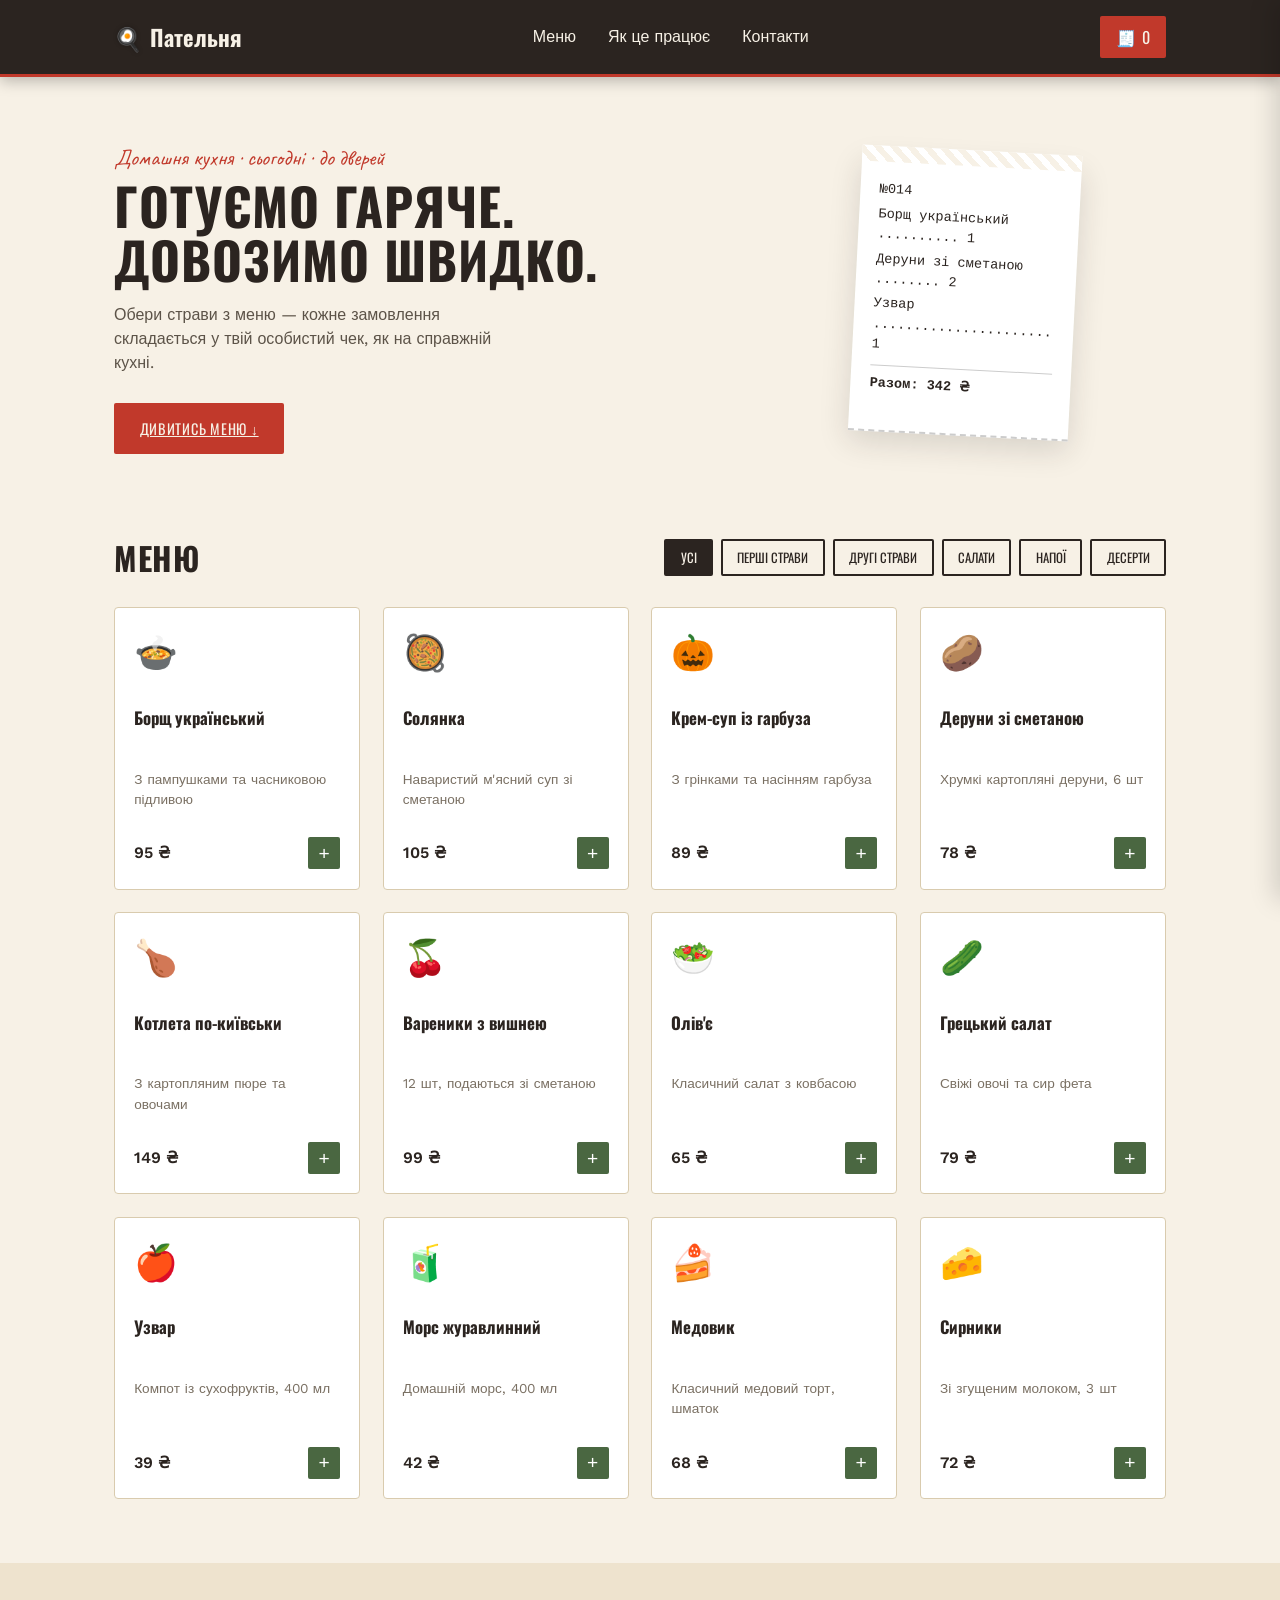
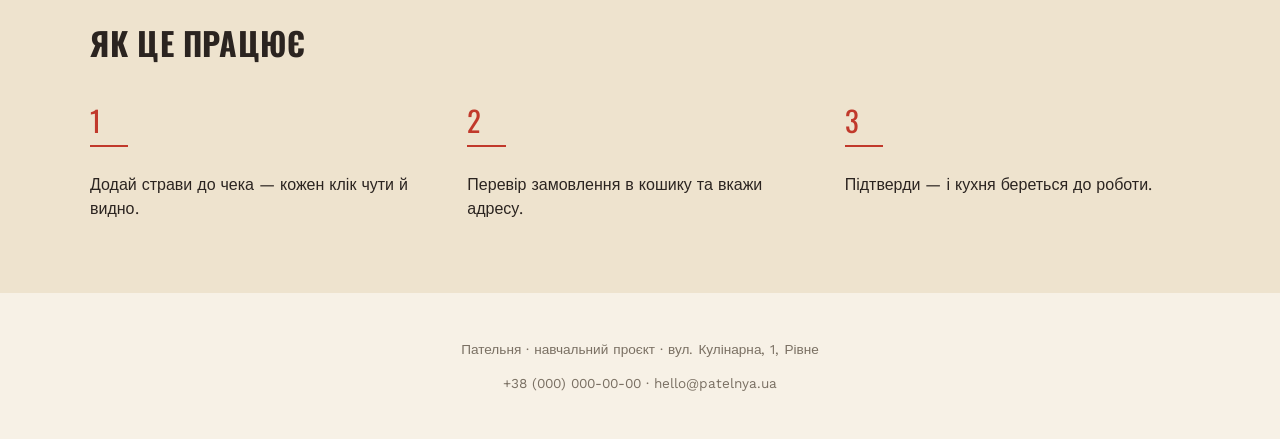
==== index.html @ 97916aac "Site" ====
<!DOCTYPE html>
<html lang="uk">
<head>
<meta charset="UTF-8">
<meta name="viewport" content="width=device-width, initial-scale=1.0">
<title>Пательня — замовлення їжі онлайн</title>
<link rel="preconnect" href="https://fonts.googleapis.com">
<link href="https://fonts.googleapis.com/css2?family=Oswald:wght@500;600;700&family=Work+Sans:wght@400;500;600&family=Caveat:wght@600&display=swap" rel="stylesheet">
<link rel="stylesheet" href="style.css">
</head>
<body>

<header class="topbar">
  <div class="topbar__inner">
    <a href="#" class="brand">
      <span class="brand__mark">🍳</span>
      <span class="brand__text">Пательня</span>
    </a>
    <nav class="topbar__nav">
      <a href="#menu">Меню</a>
      <a href="#how">Як це працює</a>
      <a href="#contacts">Контакти</a>
    </nav>
    <button class="cart-toggle" id="cartToggle" aria-label="Відкрити кошик">
      🧾 <span id="cartCount">0</span>
    </button>
  </div>
</header>

<section class="hero">
  <div class="hero__inner">
    <p class="hero__eyebrow">Домашня кухня · сьогодні · до дверей</p>
    <h1 class="hero__title">Готуємо гаряче.<br>Довозимо швидко.</h1>
    <p class="hero__sub">Обери страви з меню — кожне замовлення складається у твій особистий чек, як на справжній кухні.</p>
    <a href="#menu" class="btn btn--primary">Дивитись меню ↓</a>
  </div>
  <div class="hero__ticket" aria-hidden="true">
    <div class="ticket-preview">
      <p class="ticket-preview__line">№014</p>
      <p class="ticket-preview__line">Борщ український .......... 1</p>
      <p class="ticket-preview__line">Деруни зі сметаною ........ 2</p>
      <p class="ticket-preview__line">Узвар ...................... 1</p>
      <p class="ticket-preview__total">Разом: 342 ₴</p>
    </div>
  </div>
</section>

<section class="menu" id="menu">
  <div class="menu__header">
    <h2>Меню</h2>
    <div class="menu__tabs" id="menuTabs"></div>
  </div>
  <div class="menu__grid" id="menuGrid"></div>
</section>

<section class="how" id="how">
  <h2>Як це працює</h2>
  <ol class="how__steps">
    <li><span class="how__num">1</span><p>Додай страви до чека — кожен клік чути й видно.</p></li>
    <li><span class="how__num">2</span><p>Перевір замовлення в кошику та вкажи адресу.</p></li>
    <li><span class="how__num">3</span><p>Підтверди — і кухня береться до роботи.</p></li>
  </ol>
</section>

<footer id="contacts" class="footer">
  <p>Пательня · навчальний проєкт · вул. Кулінарна, 1, Рівне</p>
  <p>+38 (000) 000-00-00 · hello@patelnya.ua</p>
</footer>

<aside class="cart" id="cart" aria-hidden="true">
  <div class="cart__header">
    <h2>Твій чек</h2>
    <button class="cart__close" id="cartClose" aria-label="Закрити кошик">✕</button>
  </div>
  <div class="cart__body" id="cartBody">
    <p class="cart__empty" id="cartEmpty">Чек поки порожній. Обери щось смачне з меню.</p>
    <ul class="cart__list" id="cartList"></ul>
  </div>
  <div class="cart__footer">
    <div class="cart__total-row">
      <span>Разом</span>
      <span id="cartTotal">0 ₴</span>
    </div>
    <button class="btn btn--primary btn--full" id="checkoutBtn" disabled>Оформити замовлення</button>
  </div>
</aside>
<div class="overlay" id="overlay"></div>

<div class="modal" id="checkoutModal" aria-hidden="true">
  <div class="modal__box">
    <button class="modal__close" id="modalClose" aria-label="Закрити">✕</button>
    <h2>Оформлення замовлення</h2>
    <form id="checkoutForm">
      <label>Ім'я
        <input type="text" name="name" required placeholder="Тарас Шевченко">
      </label>
      <label>Телефон
        <input type="tel" name="phone" required placeholder="+380 XX XXX XX XX">
      </label>
      <label>Адреса доставки
        <input type="text" name="address" required placeholder="вул. Соборна, 12, кв. 5">
      </label>
      <label>Коментар до замовлення
        <textarea name="comment" placeholder="Наприклад: подзвонити перед приходом"></textarea>
      </label>
      <div class="modal__total">До сплати: <strong id="modalTotal">0 ₴</strong></div>
      <button type="submit" class="btn btn--primary btn--full">Підтвердити замовлення</button>
    </form>
  </div>
</div>

<div class="modal" id="successModal" aria-hidden="true">
  <div class="modal__box modal__box--success">
    <p class="success__ticket-num">№ <span id="orderNumber">014</span></p>
    <h2>Замовлення прийнято!</h2>
    <p>Кухня вже готує твоє замовлення. Орієнтовний час доставки — 40–55 хв.</p>
    <button class="btn btn--primary" id="successClose">Чудово, дякую</button>
  </div>
</div>

<script src="script.js"></script>
</body>
</html>
---- style.css ----
:root{
  --paper:#F7F1E6;
  --paper-dark:#EEE3CE;
  --charcoal:#2B2420;
  --tomato:#C1392B;
  --tomato-dark:#9E2C20;
  --basil:#4A6741;
  --mustard:#E0A526;
  --line:#D9CBAE;
  --font-display:'Oswald', sans-serif;
  --font-body:'Work Sans', sans-serif;
  --font-hand:'Caveat', cursive;
}

*{box-sizing:border-box;}
html{scroll-behavior:smooth;}
body{
  margin:0;
  font-family:var(--font-body);
  background:var(--paper);
  color:var(--charcoal);
  line-height:1.5;
}
h1,h2{font-family:var(--font-display); text-transform:uppercase; letter-spacing:.02em; margin:0;}
a{color:inherit;}

.btn{
  display:inline-block;
  border:none;
  cursor:pointer;
  font-family:var(--font-display);
  text-transform:uppercase;
  letter-spacing:.05em;
  font-size:.9rem;
  padding:.9rem 1.6rem;
  border-radius:2px;
  transition:transform .15s ease, box-shadow .15s ease;
}
.btn--primary{background:var(--tomato); color:var(--paper);}
.btn--primary:hover{transform:translateY(-2px); box-shadow:0 6px 0 var(--tomato-dark);}
.btn--primary:disabled{background:#c9baa1; cursor:not-allowed; transform:none; box-shadow:none;}
.btn--full{width:100%;}

.topbar{
  position:sticky; top:0;
  background:var(--charcoal);
  border-bottom:3px solid var(--tomato);
  box-shadow:0 4px 14px rgba(0,0,0,.25);
  z-index:40;
}
.topbar__inner{max-width:1100px; margin:0 auto; padding:1rem 1.5rem; display:flex; align-items:center; justify-content:space-between;}
.brand{display:flex; align-items:center; gap:.5rem; text-decoration:none; font-family:var(--font-display); font-size:1.4rem; font-weight:700; color:var(--paper);}
.brand__mark{filter:drop-shadow(0 0 2px rgba(0,0,0,.3));}
.topbar__nav{display:flex; gap:1.8rem; font-weight:500;}
.topbar__nav a{
  text-decoration:none;
  position:relative;
  color:var(--paper);
  padding:.35rem .1rem;
  transition:color .15s ease;
}
.topbar__nav a::after{
  content:'';
  position:absolute;
  left:0; right:100%;
  bottom:-3px;
  height:2px;
  background:var(--tomato);
  transition:right .2s ease;
}
.topbar__nav a:hover{color:var(--mustard);}
.topbar__nav a:hover::after{right:0;}

.cart-toggle{
  background:var(--tomato); color:var(--paper); border:none; border-radius:2px;
  padding:.55rem 1rem; font-family:var(--font-display); font-size:1rem; cursor:pointer;
  display:flex; align-items:center; gap:.4rem;
  transition:background .15s ease, transform .15s ease, box-shadow .15s ease;
}
.cart-toggle:hover{
  background:var(--mustard);
  color:var(--charcoal);
  transform:translateY(-1px);
  box-shadow:0 4px 0 var(--tomato-dark);
}

.hero{
  max-width:1100px; margin:0 auto; padding:4rem 1.5rem 3rem;
  display:grid; grid-template-columns:1.2fr .8fr; gap:3rem; align-items:center;
}
.hero__eyebrow{font-family:var(--font-hand); font-size:1.4rem; color:var(--tomato); margin:0 0 .3rem;}
.hero__title{font-size:3.2rem; line-height:1.05; margin-bottom:1rem;}
.hero__sub{max-width:38ch; color:#5c5348; margin-bottom:1.8rem;}
.hero__ticket{display:flex; justify-content:center;}
.ticket-preview{
  background:#fff; width:220px; padding:1.4rem 1.2rem; box-shadow:0 10px 30px rgba(43,36,32,.15);
  transform:rotate(3deg); font-family:'Courier New', monospace; font-size:.85rem;
  border-bottom:2px dashed #ccc;
  position:relative;
}
.ticket-preview:before{
  content:''; position:absolute; top:-8px; left:0; right:0; height:16px;
  background:repeating-linear-gradient(45deg, transparent, transparent 6px, var(--paper) 6px, var(--paper) 12px), #fff;
}
.ticket-preview__line{margin:.25rem 0;}
.ticket-preview__total{margin-top:.6rem; font-weight:700; border-top:1px solid #ccc; padding-top:.5rem;}

.menu{max-width:1100px; margin:0 auto; padding:2rem 1.5rem 4rem;}
.menu__header{display:flex; align-items:center; justify-content:space-between; flex-wrap:wrap; gap:1rem; margin-bottom:1.6rem;}
.menu__header h2{font-size:2rem;}
.menu__tabs{display:flex; gap:.5rem; flex-wrap:wrap;}
.menu__tab{
  background:transparent; border:2px solid var(--charcoal); color:var(--charcoal);
  font-family:var(--font-display); text-transform:uppercase; font-size:.8rem;
  padding:.45rem .9rem; border-radius:2px; cursor:pointer;
}
.menu__tab.active, .menu__tab:hover{background:var(--charcoal); color:var(--paper);}

.menu__grid{display:grid; grid-template-columns:repeat(auto-fill, minmax(240px,1fr)); gap:1.4rem;}
.dish{
  background:#fff; border:1px solid var(--line); border-radius:4px; padding:1.2rem;
  display:flex; flex-direction:column; gap:.5rem;
}
.dish__emoji{font-size:2.2rem;}
.dish__name{font-family:var(--font-display); font-size:1.05rem; text-transform:none; letter-spacing:0;}
.dish__desc{font-size:.85rem; color:#7a7063; flex:1;}
.dish__footer{display:flex; align-items:center; justify-content:space-between; margin-top:.4rem;}
.dish__price{font-weight:600;}
.dish__add{
  background:var(--basil); color:#fff; border:none; border-radius:2px;
  width:32px; height:32px; font-size:1.2rem; cursor:pointer; line-height:1;
}
.dish__add:hover{background:#375132;}

.how{background:var(--paper-dark); padding:3.5rem 1.5rem;}
.how h2{max-width:1100px; margin:0 auto 2rem; font-size:2rem;}
.how__steps{max-width:1100px; margin:0 auto; padding:0; list-style:none; display:grid; grid-template-columns:repeat(3,1fr); gap:2rem;}
.how__steps li{display:flex; flex-direction:column; gap:.6rem;}
.how__num{
  font-family:var(--font-display); font-size:1.8rem; color:var(--tomato);
  border-bottom:2px solid var(--tomato); width:2.4rem; padding-bottom:.2rem;
}

.footer{padding:2rem 1.5rem; text-align:center; font-size:.85rem; color:#7a7063;}

.overlay{
  position:fixed; inset:0; background:rgba(43,36,32,.4); opacity:0; pointer-events:none;
  transition:opacity .2s ease; z-index:45;
}
.overlay.show{opacity:1; pointer-events:auto;}

.cart{
  position:fixed; top:0; right:0; height:100%; width:360px; max-width:90vw;
  background:#fff; box-shadow:-6px 0 24px rgba(0,0,0,.15);
  transform:translateX(100%); transition:transform .25s ease;
  z-index:50; display:flex; flex-direction:column;
}
.cart.open{transform:translateX(0);}
.cart__header{display:flex; align-items:center; justify-content:space-between; padding:1.2rem 1.4rem; border-bottom:2px dashed var(--line);}
.cart__close{background:none; border:none; font-size:1.2rem; cursor:pointer;}
.cart__body{flex:1; overflow-y:auto; padding:1.2rem 1.4rem;}
.cart__empty{color:#9a9184; font-size:.9rem;}
.cart__list{list-style:none; margin:0; padding:0; font-family:'Courier New', monospace;}
.cart__item{display:flex; align-items:center; justify-content:space-between; padding:.6rem 0; border-bottom:1px dashed var(--line); gap:.5rem;}
.cart__item-name{flex:1; font-size:.85rem;}
.cart__qty{display:flex; align-items:center; gap:.4rem;}
.cart__qty button{width:24px; height:24px; border:1px solid var(--line); background:#fff; cursor:pointer; border-radius:2px;}
.cart__item-price{width:60px; text-align:right; font-size:.85rem;}
.cart__footer{padding:1.2rem 1.4rem; border-top:2px dashed var(--line);}
.cart__total-row{display:flex; justify-content:space-between; font-family:var(--font-display); font-size:1.2rem; margin-bottom:1rem;}

.modal{
  position:fixed; inset:0; display:flex; align-items:center; justify-content:center;
  background:rgba(43,36,32,.5); opacity:0; pointer-events:none; transition:opacity .2s ease; z-index:60; padding:1rem;
}
.modal.open{opacity:1; pointer-events:auto;}
.modal__box{
  background:#fff; padding:2rem; max-width:420px; width:100%; border-radius:4px;
  position:relative; max-height:90vh; overflow-y:auto;
}
.modal__close{position:absolute; top:1rem; right:1rem; background:none; border:none; font-size:1.1rem; cursor:pointer;}
.modal__box h2{font-size:1.5rem; margin-bottom:1.2rem;}
#checkoutForm{display:flex; flex-direction:column; gap:1rem;}
#checkoutForm label{display:flex; flex-direction:column; gap:.35rem; font-size:.85rem; font-weight:500;}
#checkoutForm input, #checkoutForm textarea{
  font-family:var(--font-body); padding:.6rem .7rem; border:1px solid var(--line); border-radius:2px; font-size:.95rem;
}
#checkoutForm textarea{resize:vertical; min-height:60px;}
.modal__total{font-family:var(--font-display); font-size:1.1rem; text-align:right;}

.modal__box--success{text-align:center;}
.success__ticket-num{font-family:'Courier New', monospace; color:var(--tomato); font-size:1.1rem; margin-bottom:.2rem;}

@media (max-width:800px){
  .hero{grid-template-columns:1fr; text-align:center;}
  .hero__title{font-size:2.2rem;}
  .hero__ticket{order:-1;}
  .how__steps{grid-template-columns:1fr;}
}
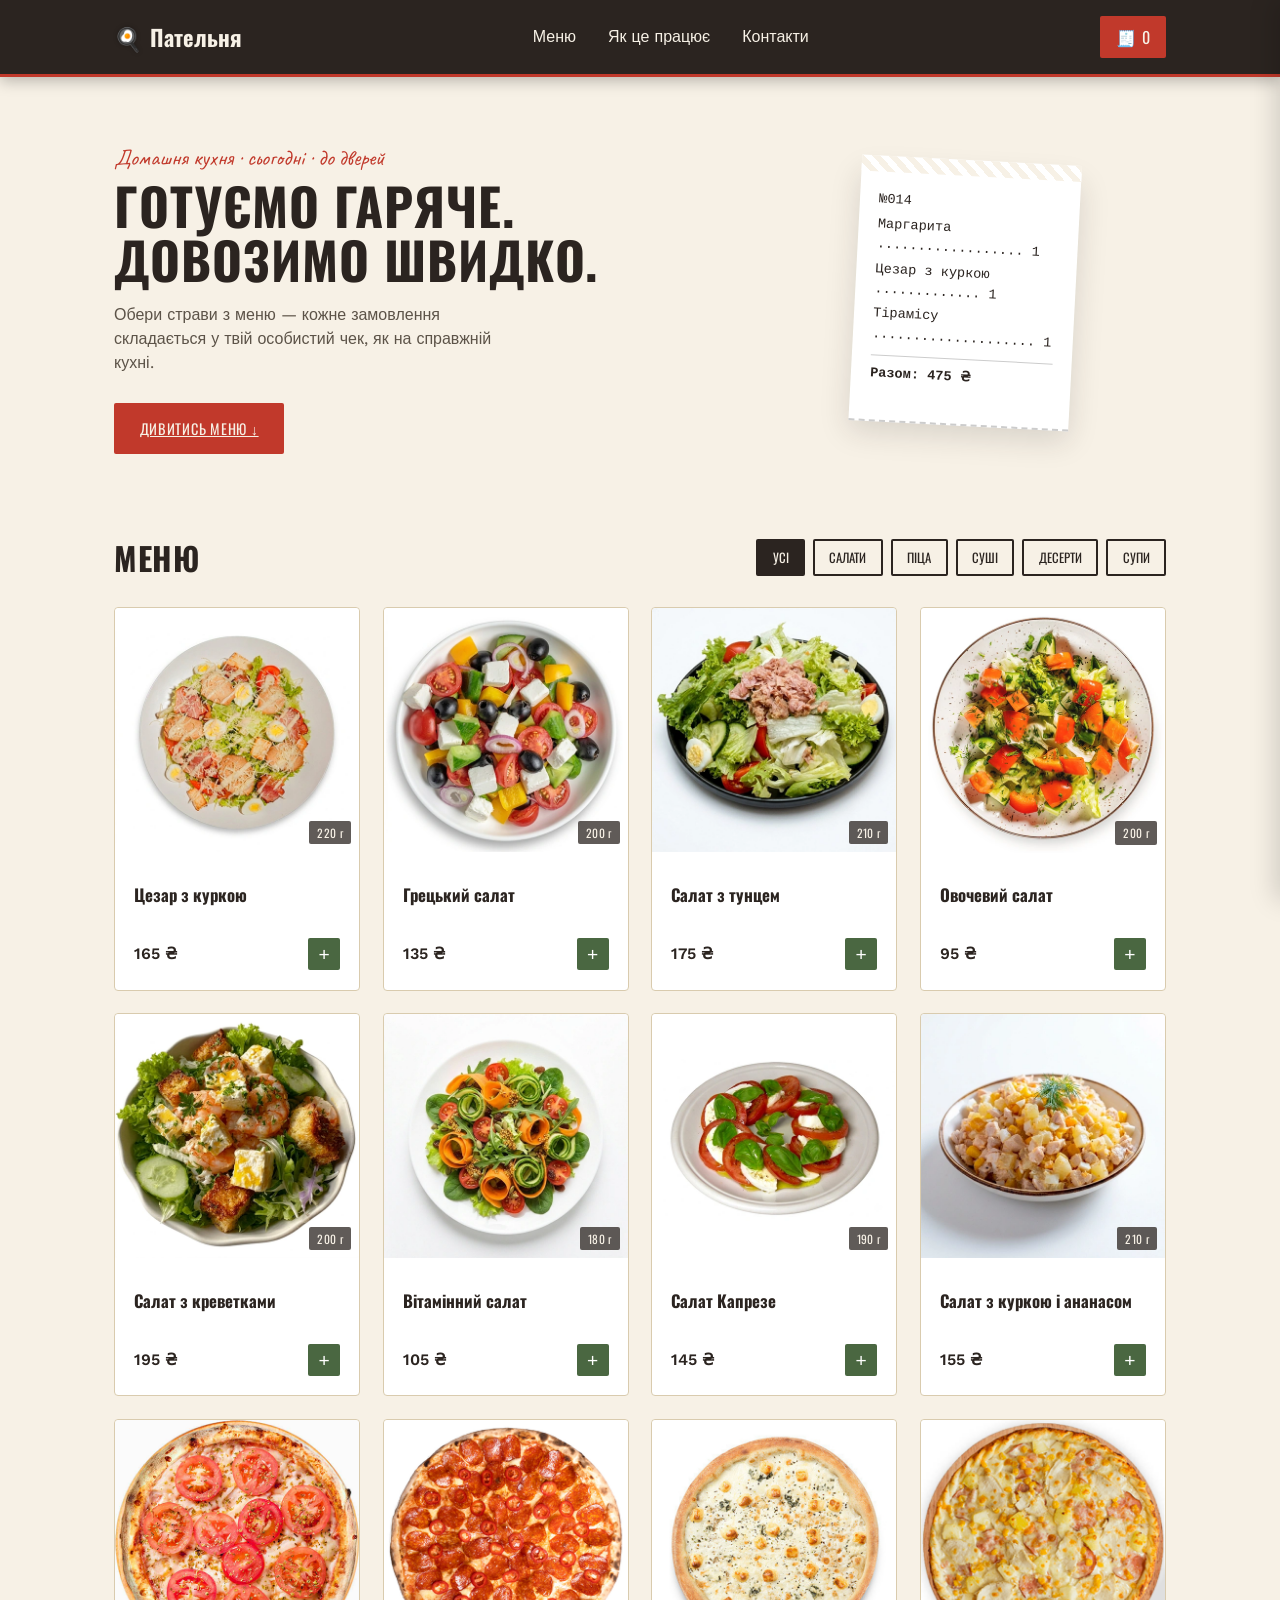
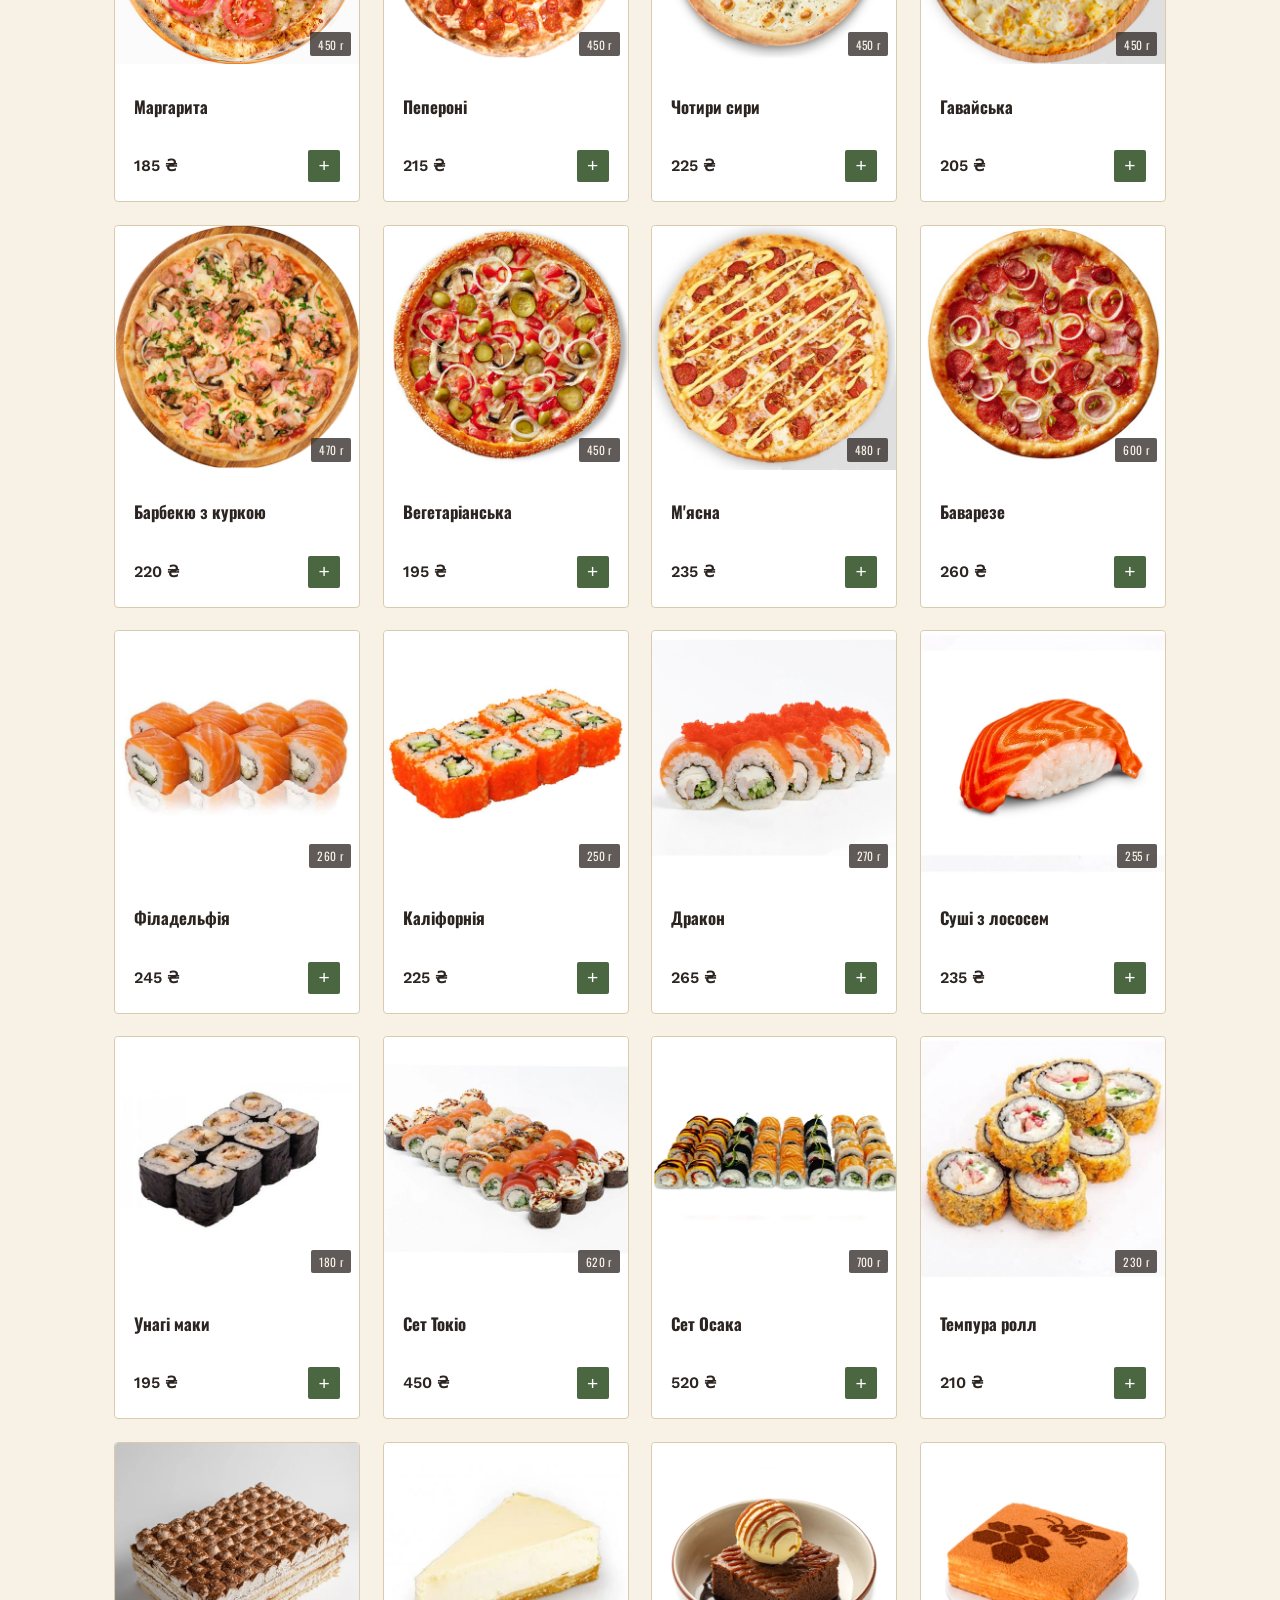
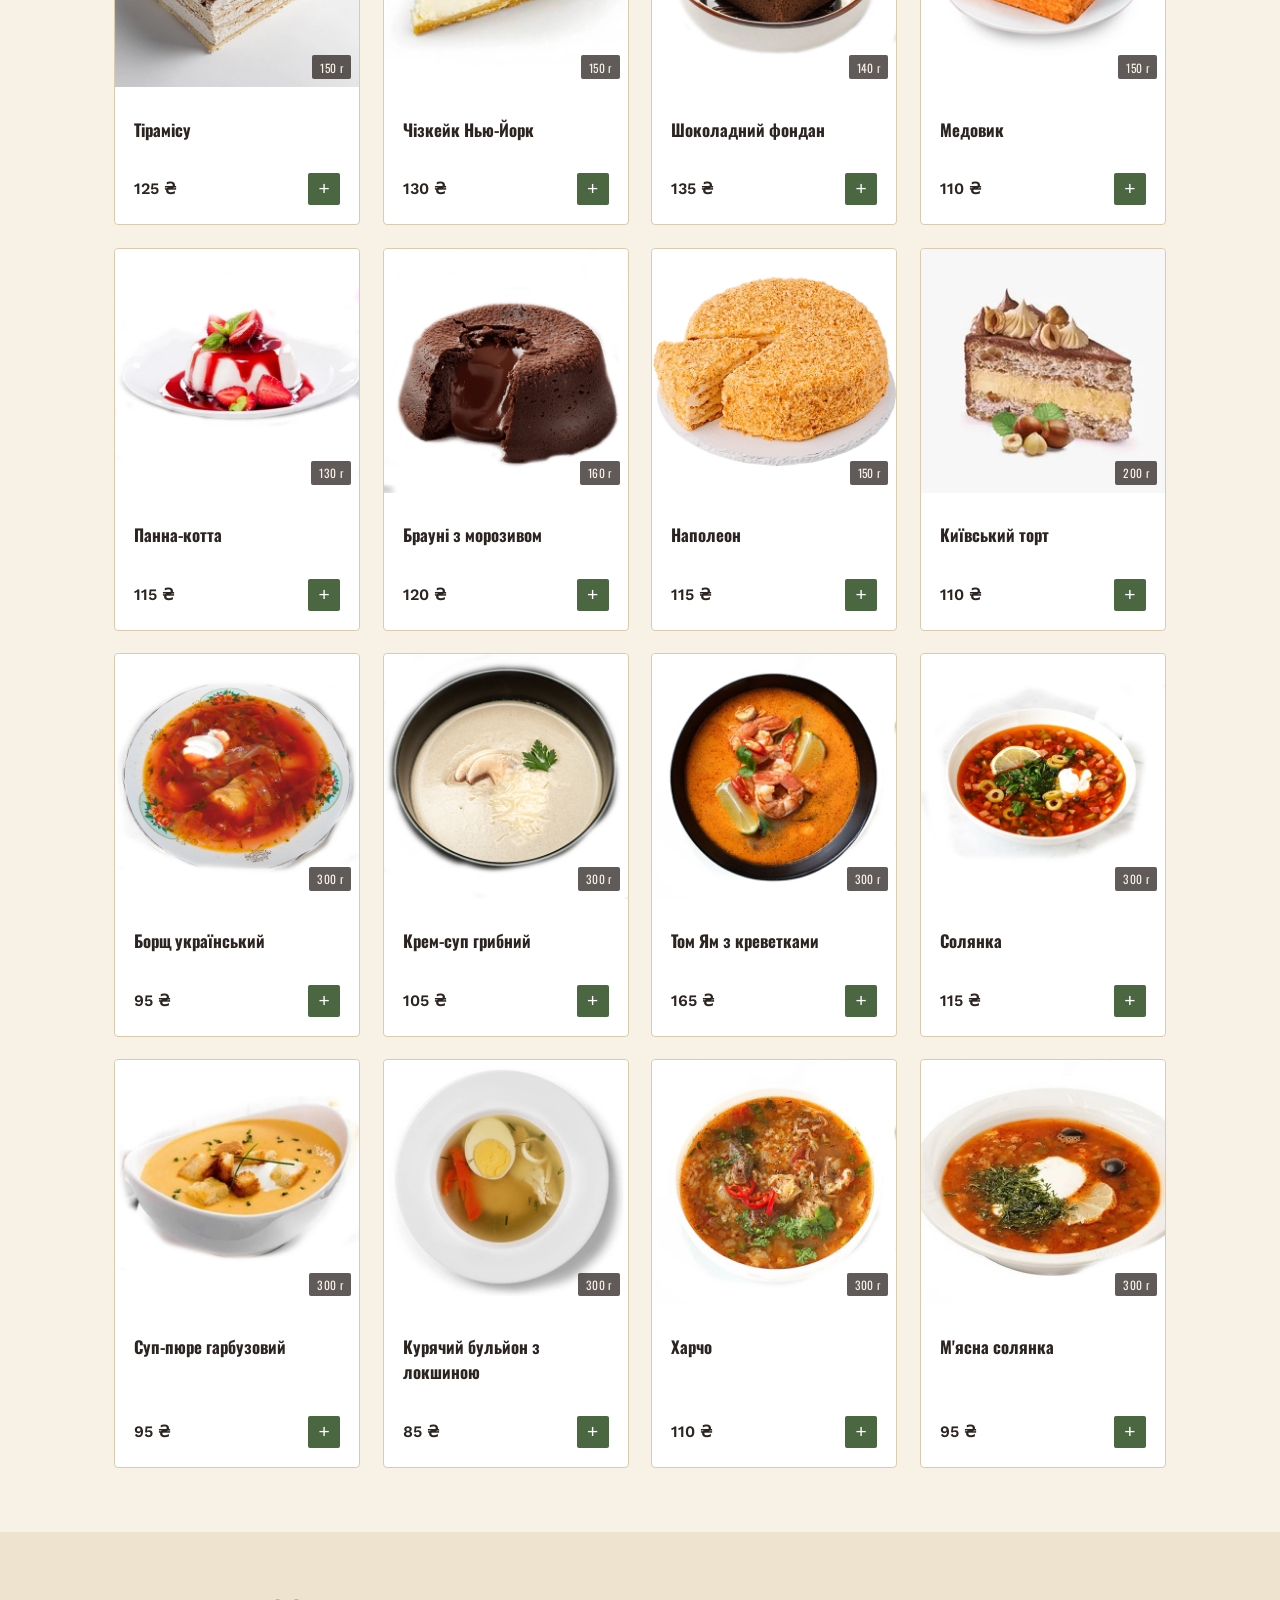
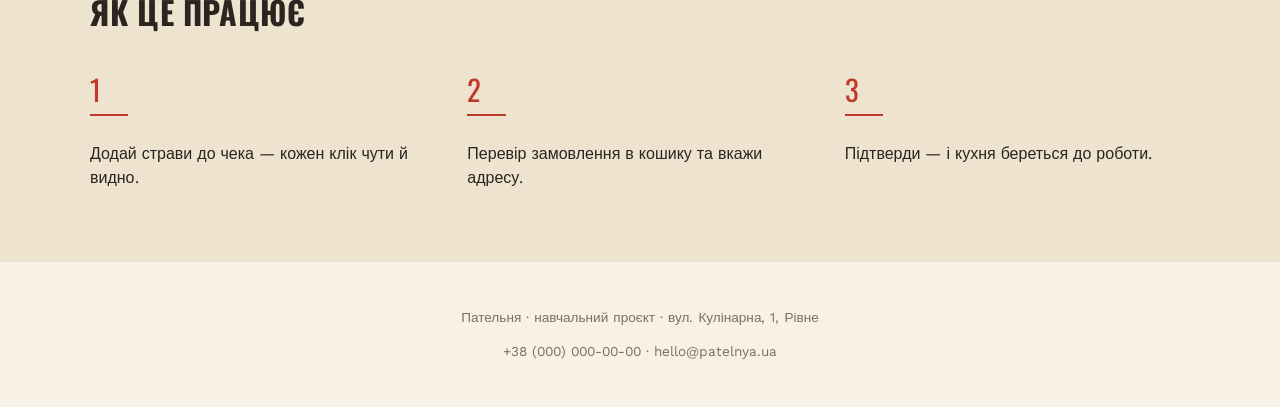
==== commit f616c585: "Changed menu, added gram of food, changed cost of food." ====
--- a/index.html
+++ b/index.html
@@ -37,10 +37,10 @@
   <div class="hero__ticket" aria-hidden="true">
     <div class="ticket-preview">
       <p class="ticket-preview__line">№014</p>
-      <p class="ticket-preview__line">Борщ український .......... 1</p>
-      <p class="ticket-preview__line">Деруни зі сметаною ........ 2</p>
-      <p class="ticket-preview__line">Узвар ...................... 1</p>
-      <p class="ticket-preview__total">Разом: 342 ₴</p>
+      <p class="ticket-preview__line">Маргарита .................. 1</p>
+      <p class="ticket-preview__line">Цезар з куркою ............. 1</p>
+      <p class="ticket-preview__line">Тірамісу .................... 1</p>
+      <p class="ticket-preview__total">Разом: 475 ₴</p>
     </div>
   </div>
 </section>
--- a/style.css
+++ b/style.css
@@ -121,9 +121,19 @@
   background:#fff; border:1px solid var(--line); border-radius:4px; padding:1.2rem;
   display:flex; flex-direction:column; gap:.5rem;
 }
-.dish__emoji{font-size:2.2rem;}
-.dish__name{font-family:var(--font-display); font-size:1.05rem; text-transform:none; letter-spacing:0;}
-.dish__desc{font-size:.85rem; color:#7a7063; flex:1;}
+.dish__imgwrap{position:relative; margin:-1.2rem -1.2rem .3rem; overflow:hidden; border-radius:4px 4px 0 0;}
+.dish__img{
+  width:100%; aspect-ratio:1/1; object-fit:cover; display:block;
+  transition:transform .25s ease;
+}
+.dish:hover .dish__img{transform:scale(1.05);}
+.dish__weight{
+  position:absolute; bottom:.5rem; right:.5rem;
+  background:rgba(43,36,32,.75); color:var(--paper);
+  font-family:var(--font-display); font-size:.72rem; letter-spacing:.03em;
+  padding:.2rem .5rem; border-radius:2px;
+}
+.dish__name{font-family:var(--font-display); font-size:1.05rem; text-transform:none; letter-spacing:0; flex:1;}
 .dish__footer{display:flex; align-items:center; justify-content:space-between; margin-top:.4rem;}
 .dish__price{font-weight:600;}
 .dish__add{
@@ -163,6 +173,7 @@
 .cart__list{list-style:none; margin:0; padding:0; font-family:'Courier New', monospace;}
 .cart__item{display:flex; align-items:center; justify-content:space-between; padding:.6rem 0; border-bottom:1px dashed var(--line); gap:.5rem;}
 .cart__item-name{flex:1; font-size:.85rem;}
+.cart__item-weight{color:#9a9184; font-size:.78rem;}
 .cart__qty{display:flex; align-items:center; gap:.4rem;}
 .cart__qty button{width:24px; height:24px; border:1px solid var(--line); background:#fff; cursor:pointer; border-radius:2px;}
 .cart__item-price{width:60px; text-align:right; font-size:.85rem;}
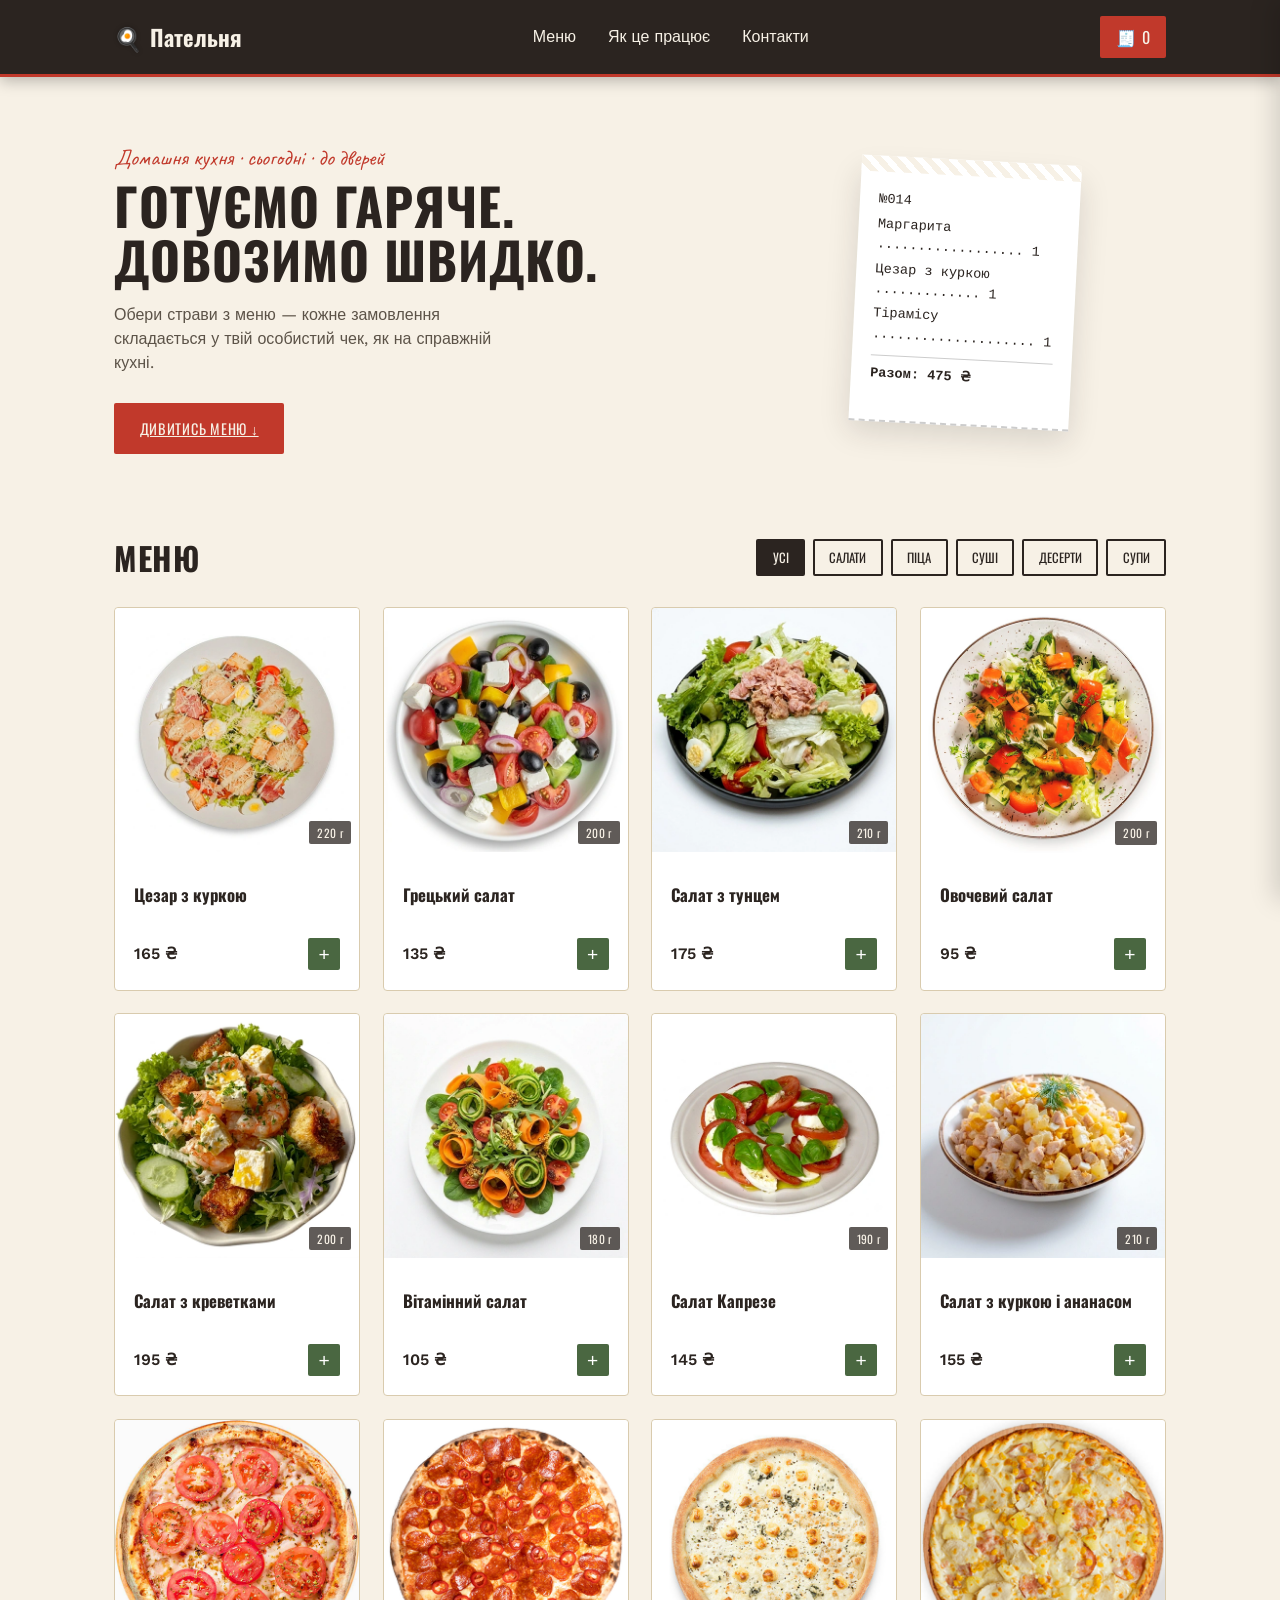
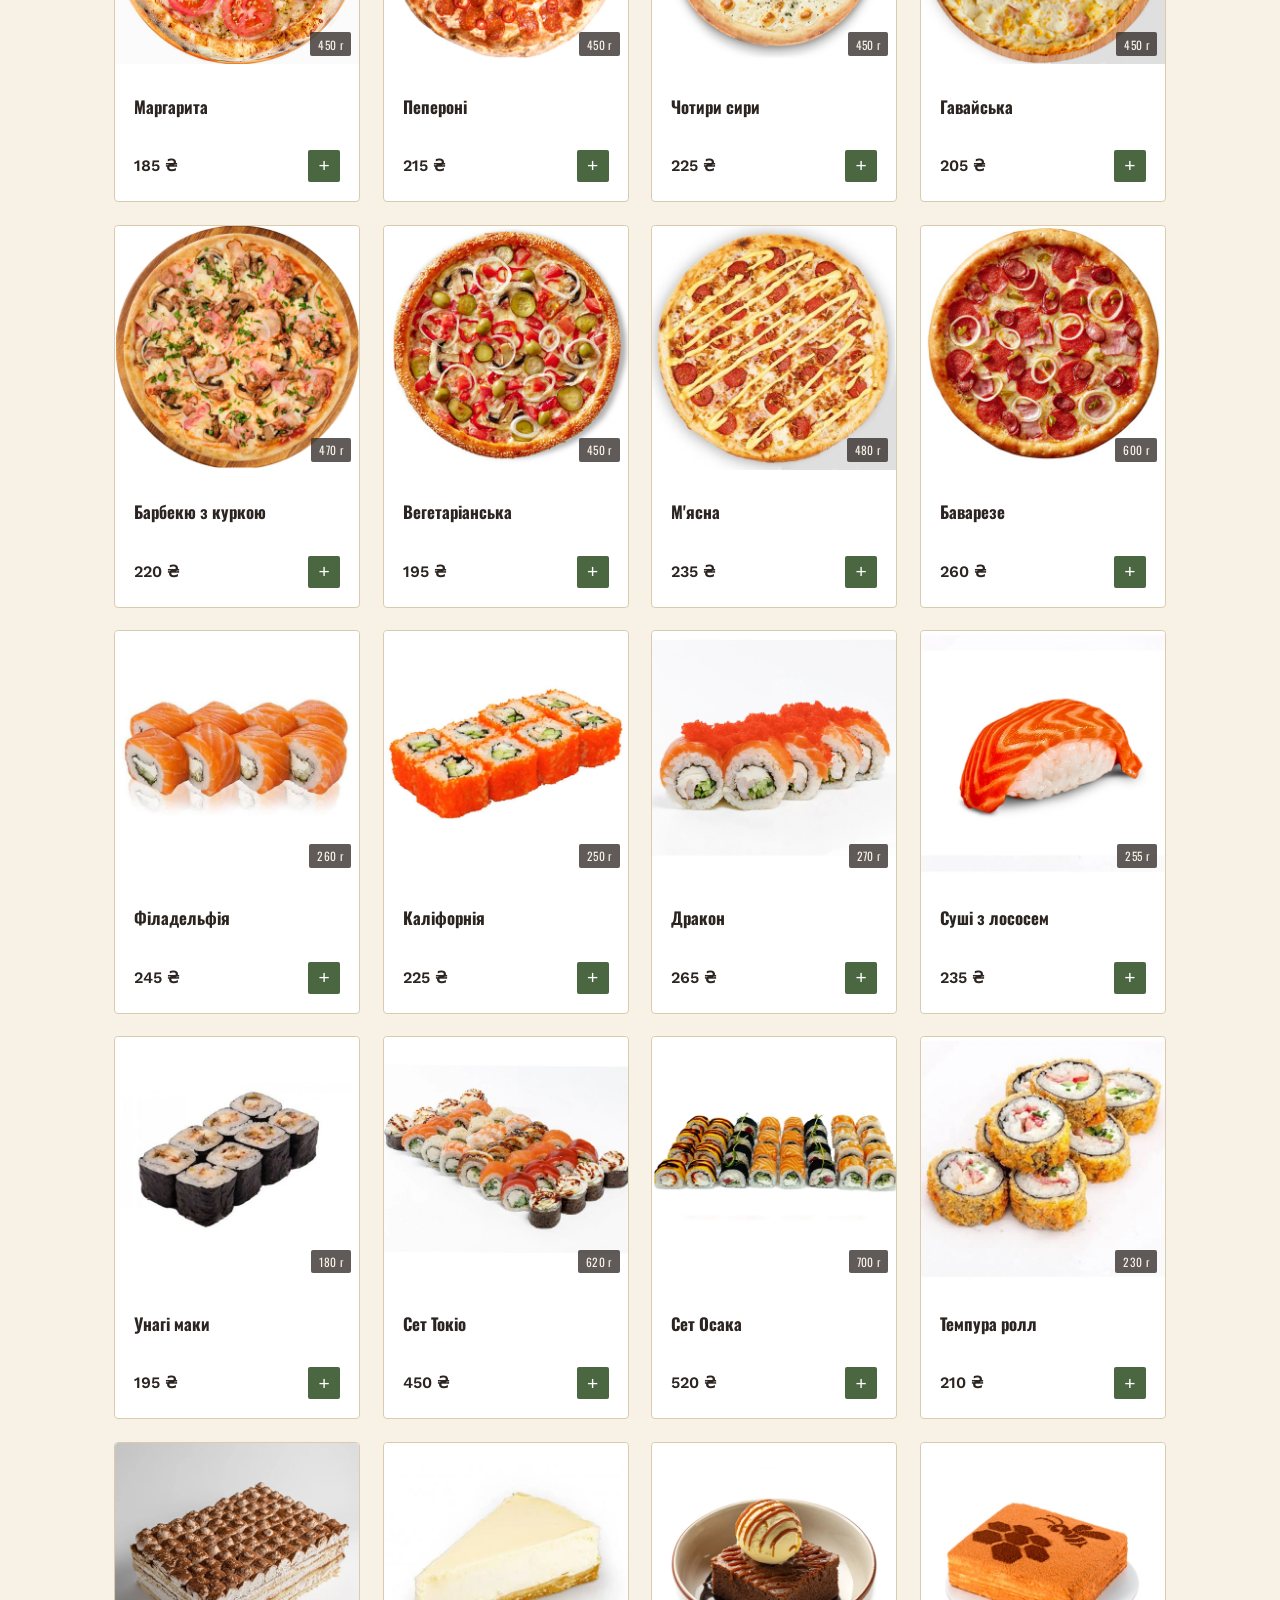
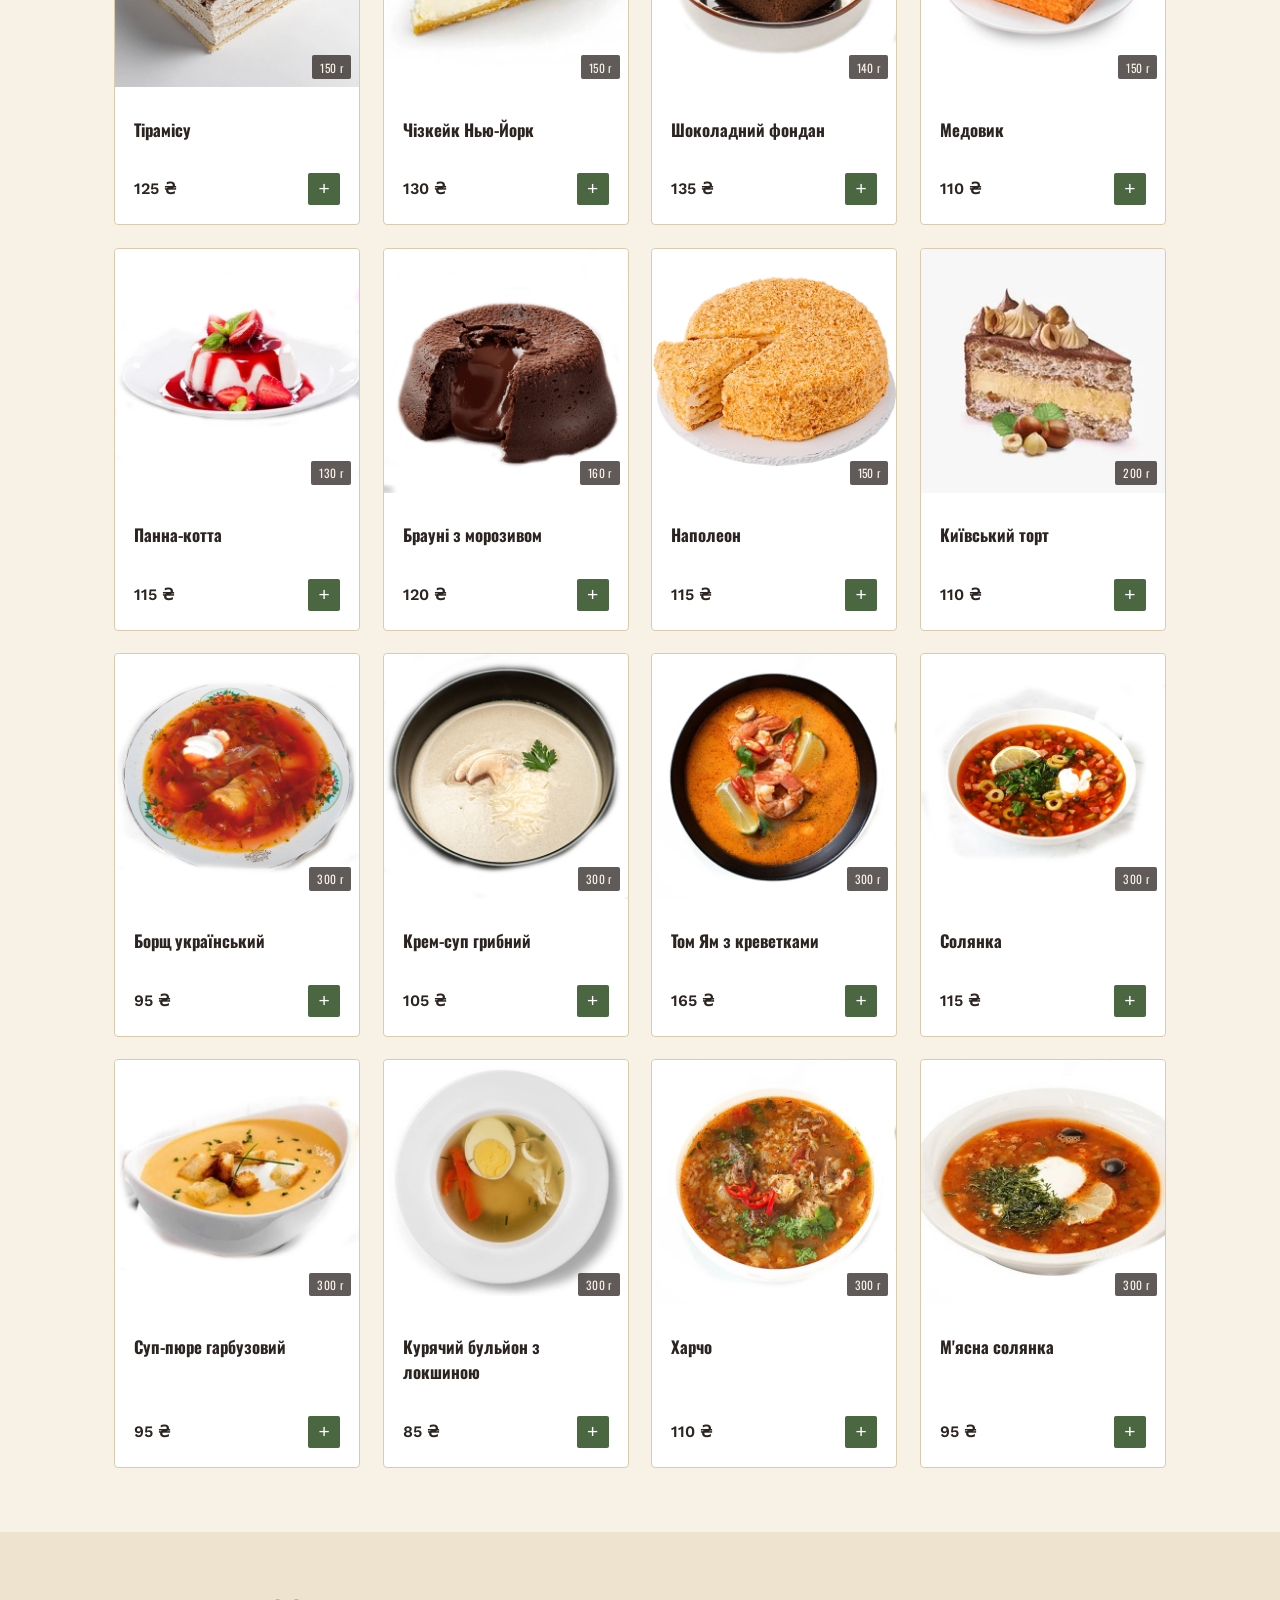
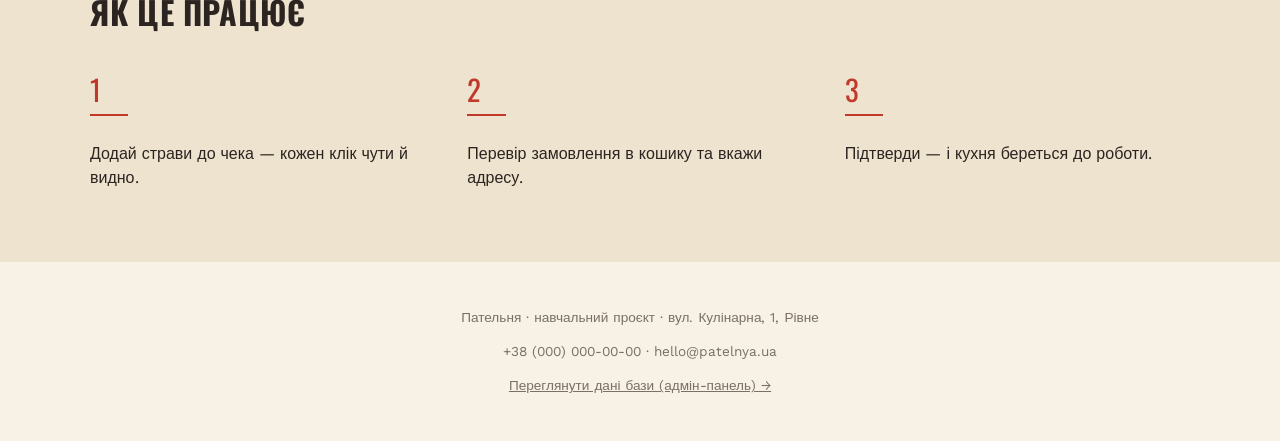
==== commit 190dd939: "Add Database and admin panel(Order History,Product Catalog and Specifications)" ====
--- a/index.html
+++ b/index.html
@@ -65,6 +65,7 @@
 <footer id="contacts" class="footer">
   <p>Пательня · навчальний проєкт · вул. Кулінарна, 1, Рівне</p>
   <p>+38 (000) 000-00-00 · hello@patelnya.ua</p>
+  <p><a href="admin.html" class="footer__admin-link">Переглянути дані бази (адмін-панель) →</a></p>
 </footer>
 
 <aside class="cart" id="cart" aria-hidden="true">
@@ -118,6 +119,7 @@
   </div>
 </div>
 
+<script src="db.js"></script>
 <script src="script.js"></script>
 </body>
 </html>
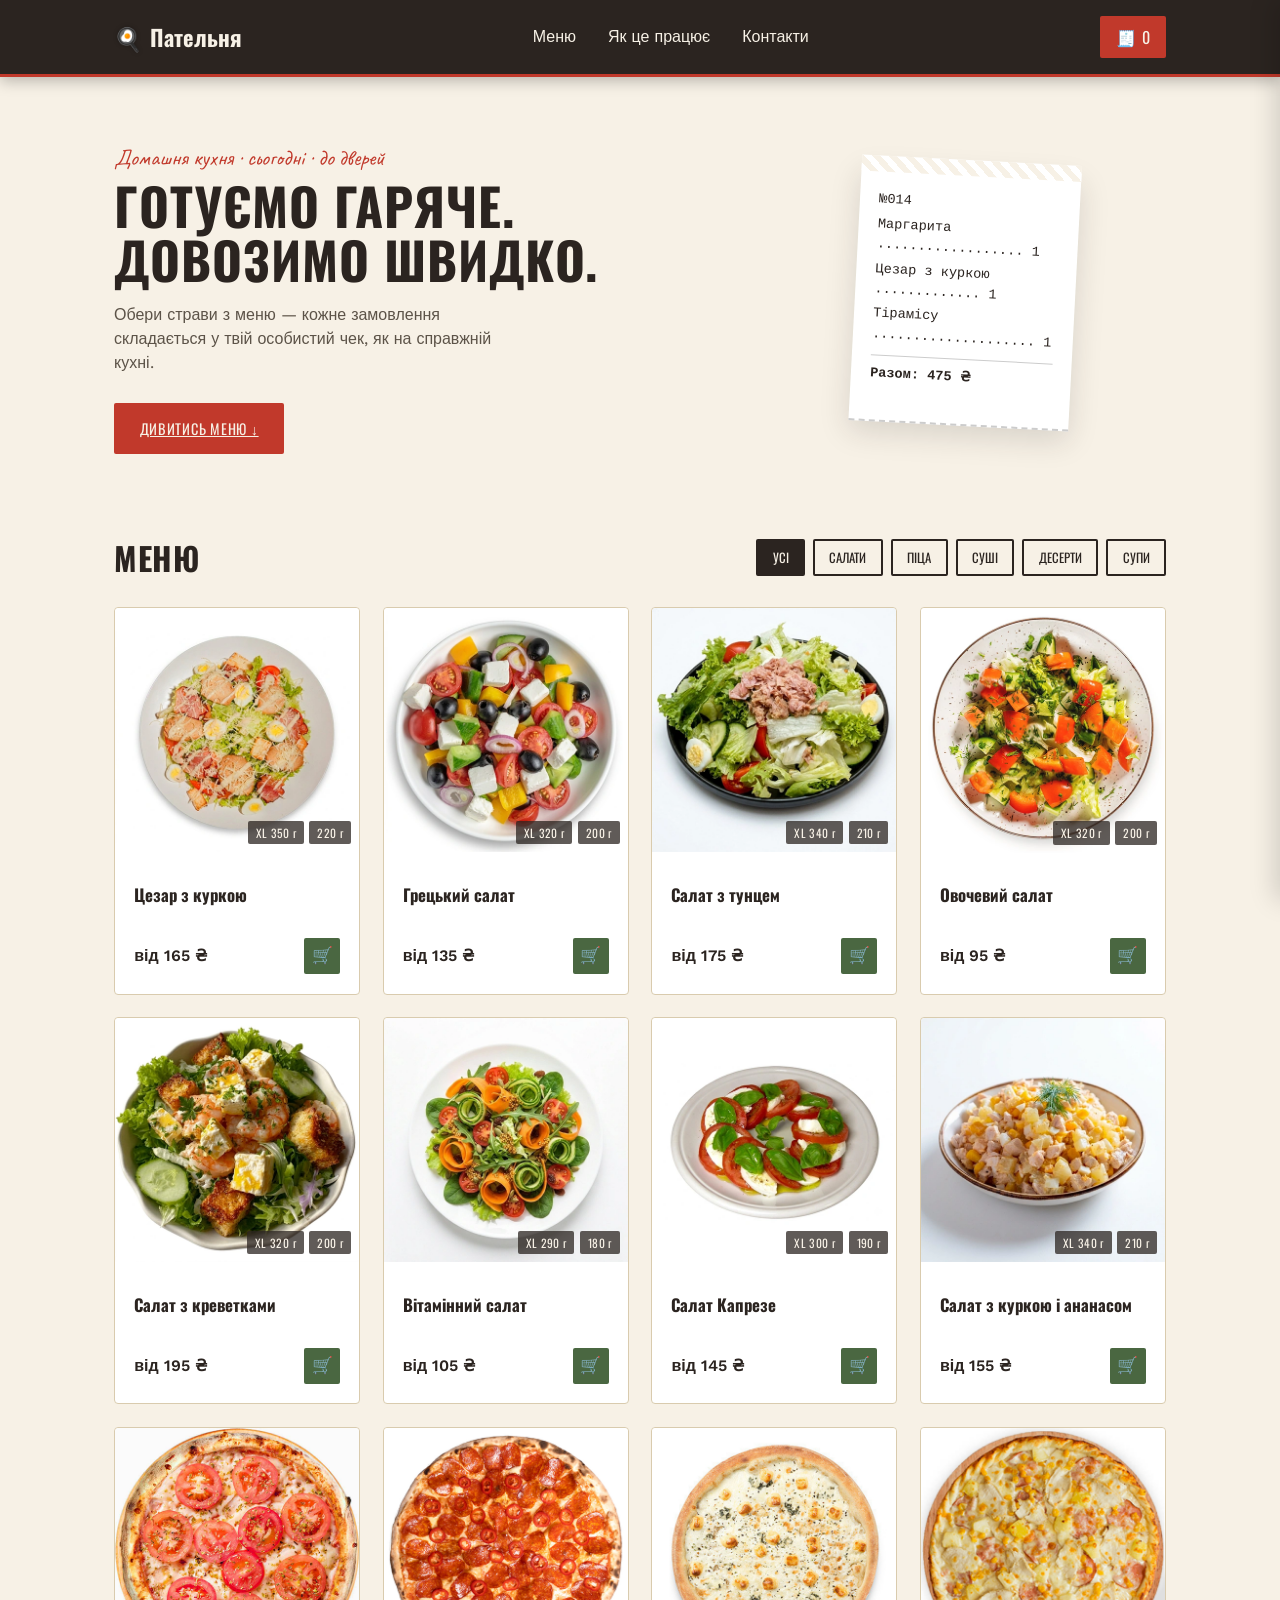
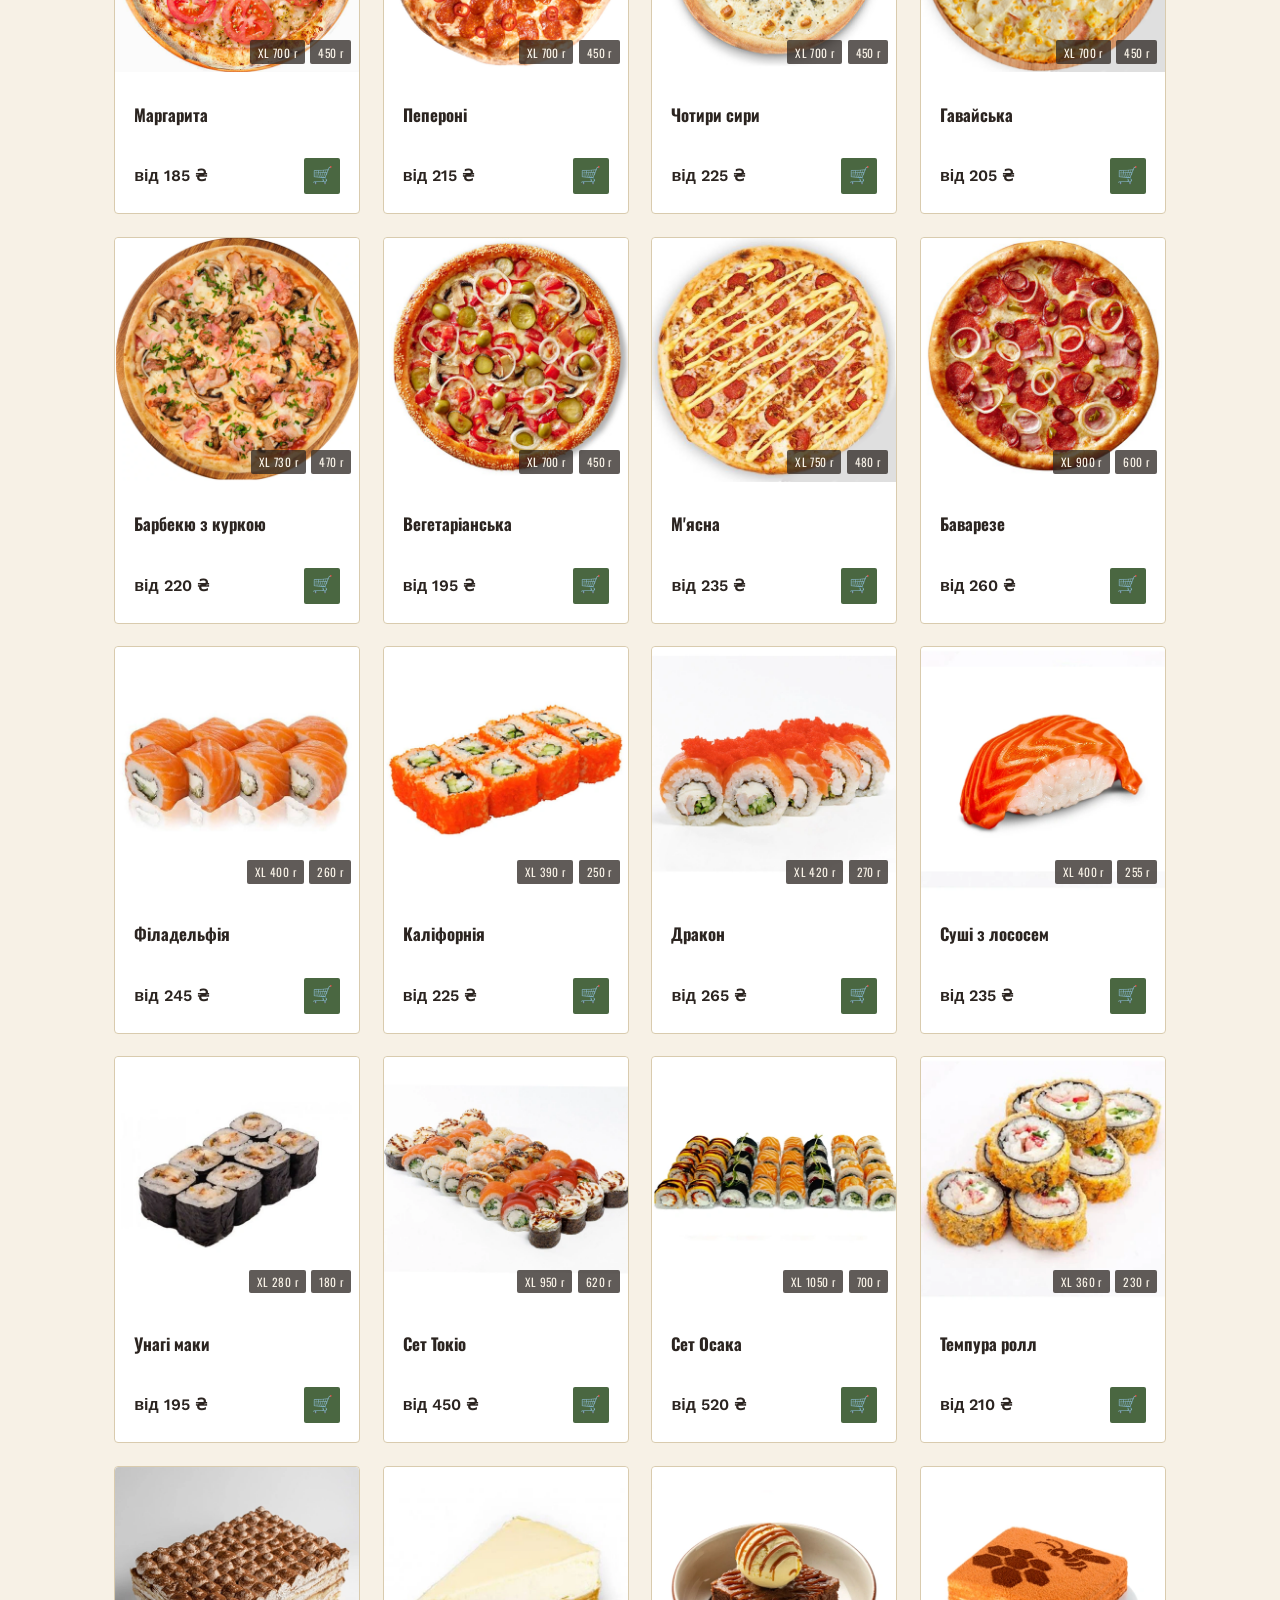
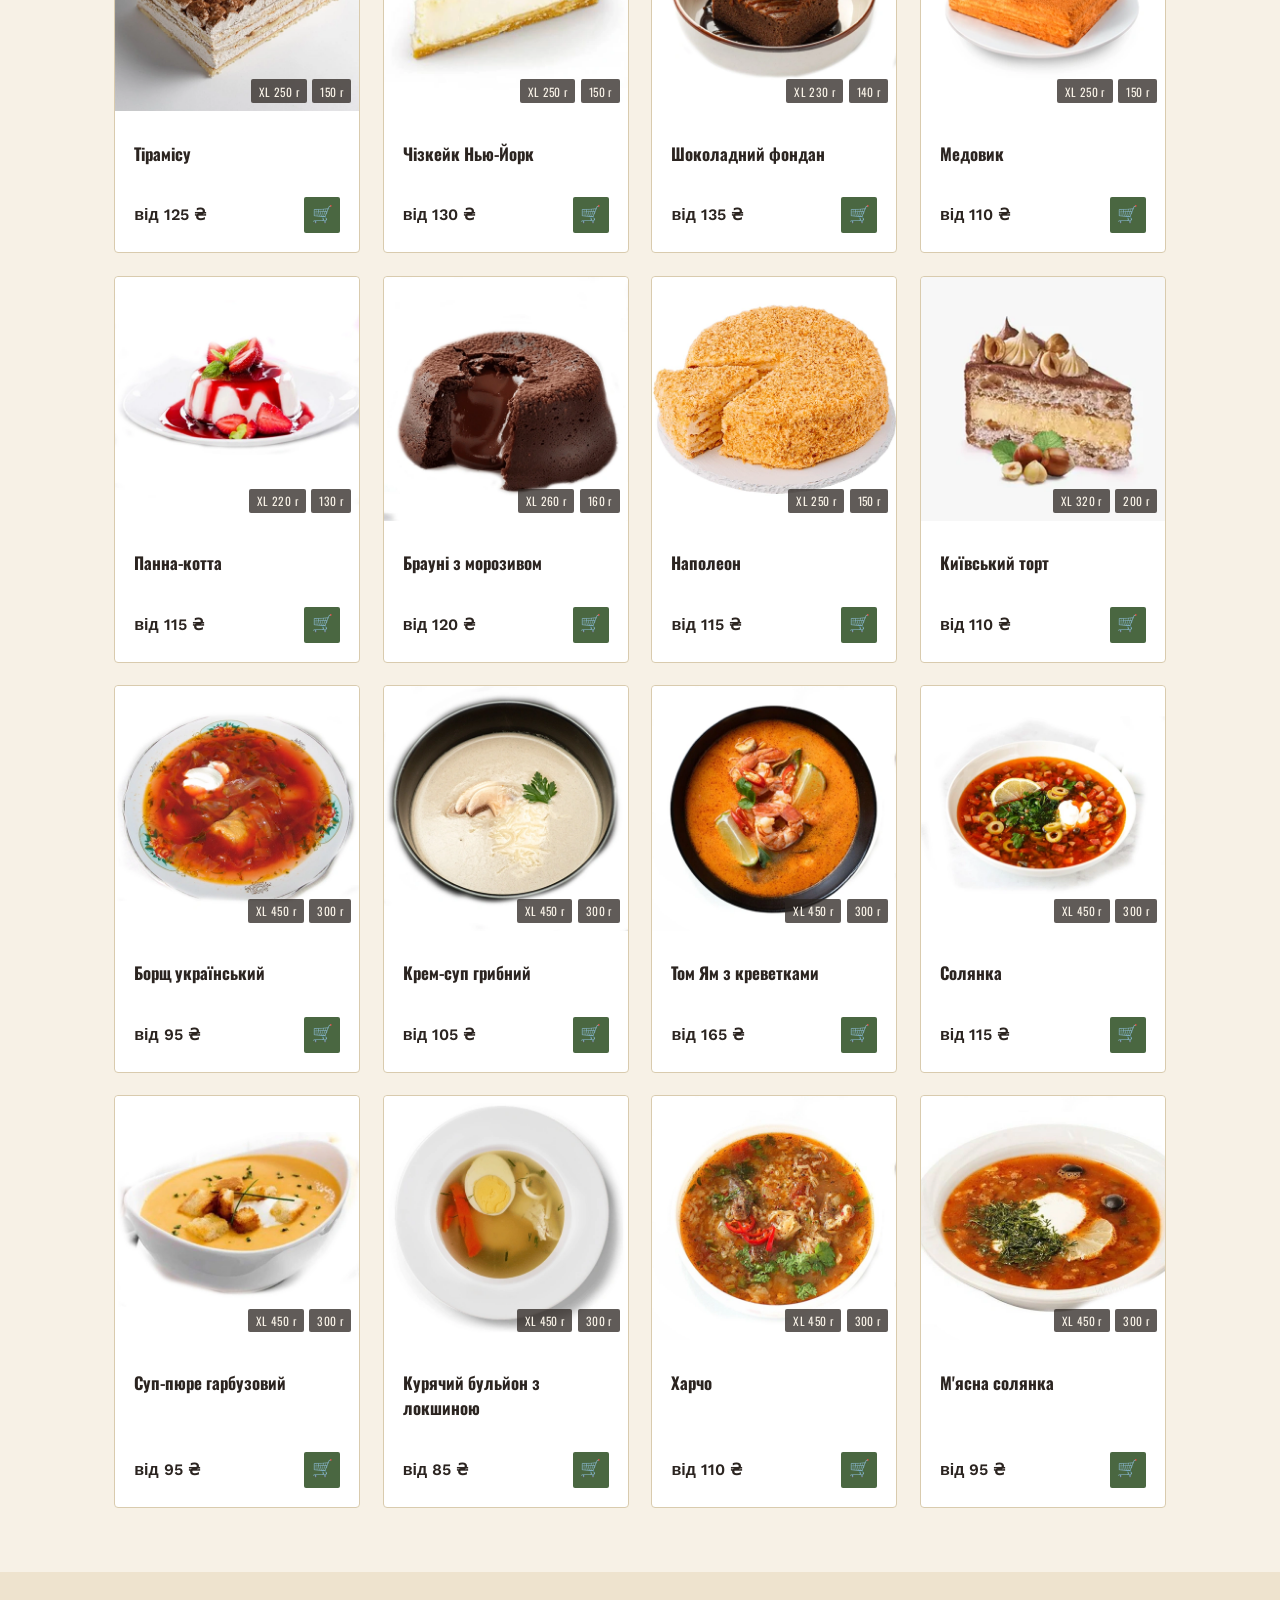
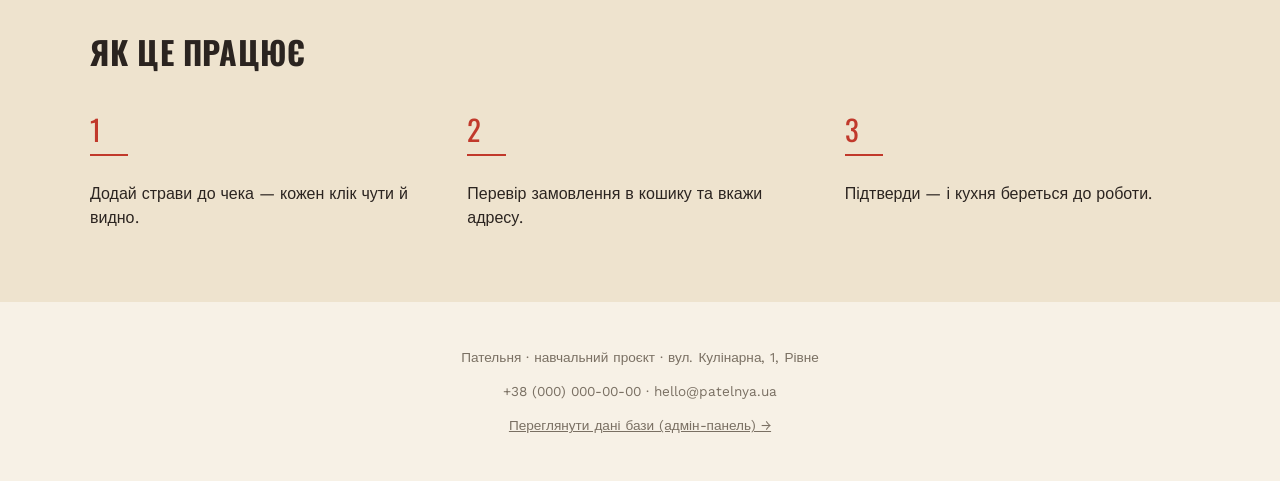
==== commit ec33f3cb: "added XL size of food, Fixed DB, A list of allergens and ingredients has been added for each dish." ====
--- a/index.html
+++ b/index.html
@@ -119,6 +119,45 @@
   </div>
 </div>
 
+<div class="modal product-modal" id="productModal" aria-hidden="true">
+  <div class="product-modal__box">
+    <button class="modal__close product-modal__close" id="productModalClose" aria-label="Закрити">✕</button>
+    <div class="product-modal__image">
+      <img id="productModalImg" src="" alt="">
+    </div>
+    <div class="product-modal__info">
+      <p class="product-modal__cat" id="productModalCat"></p>
+      <h2 class="product-modal__name" id="productModalName"></h2>
+
+      <div class="product-modal__sizes" id="productModalSizes"></div>
+
+      <dl class="product-modal__meta">
+        <div>
+          <dt>Вага порції</dt>
+          <dd id="productModalWeight"></dd>
+        </div>
+        <div>
+          <dt>Калорійність</dt>
+          <dd><span id="productModalCalories"></span> ккал</dd>
+        </div>
+        <div>
+          <dt>Склад</dt>
+          <dd id="productModalIngredients"></dd>
+        </div>
+        <div>
+          <dt>Алергени</dt>
+          <dd id="productModalAllergens"></dd>
+        </div>
+      </dl>
+
+      <div class="product-modal__footer">
+        <span class="product-modal__price" id="productModalPrice"></span>
+        <button class="btn btn--primary" id="productModalAdd">Додати в кошик</button>
+      </div>
+    </div>
+  </div>
+</div>
+
 <script src="db.js"></script>
 <script src="script.js"></script>
 </body>
--- a/style.css
+++ b/style.css
@@ -127,20 +127,25 @@
   transition:transform .25s ease;
 }
 .dish:hover .dish__img{transform:scale(1.05);}
+.dish__badges{
+  position:absolute; bottom:.5rem; right:.5rem;
+  display:flex; align-items:center; gap:.35rem;
+}
 .dish__weight{
-  position:absolute; bottom:.5rem; right:.5rem;
   background:rgba(43,36,32,.75); color:var(--paper);
   font-family:var(--font-display); font-size:.72rem; letter-spacing:.03em;
-  padding:.2rem .5rem; border-radius:2px;
+  padding:.2rem .5rem; border-radius:2px; white-space:nowrap;
 }
 .dish__name{font-family:var(--font-display); font-size:1.05rem; text-transform:none; letter-spacing:0; flex:1;}
 .dish__footer{display:flex; align-items:center; justify-content:space-between; margin-top:.4rem;}
 .dish__price{font-weight:600;}
 .dish__add{
   background:var(--basil); color:#fff; border:none; border-radius:2px;
-  width:32px; height:32px; font-size:1.2rem; cursor:pointer; line-height:1;
-}
-.dish__add:hover{background:#375132;}
+  width:36px; height:36px; font-size:1.05rem; cursor:pointer; line-height:1;
+  display:flex; align-items:center; justify-content:center;
+  transition:background .15s ease, transform .15s ease;
+}
+.dish__add:hover{background:#375132; transform:translateY(-1px);}
 
 .how{background:var(--paper-dark); padding:3.5rem 1.5rem;}
 .how h2{max-width:1100px; margin:0 auto 2rem; font-size:2rem;}
@@ -202,9 +207,131 @@
 .modal__box--success{text-align:center;}
 .success__ticket-num{font-family:'Courier New', monospace; color:var(--tomato); font-size:1.1rem; margin-bottom:.2rem;}
 
+/* ---------- Модалка товару: розмір + інгредієнти ---------- */
+.product-modal__box{
+  display:flex;
+  width:100%; max-width:760px;
+  max-height:88vh;
+  background:#fff;
+  border-radius:10px;
+  overflow:hidden;
+  position:relative;
+  box-shadow:0 20px 50px rgba(0,0,0,.2);
+}
+.product-modal__close{
+  position:absolute; top:.9rem; right:.9rem; z-index:3;
+  width:32px; height:32px; border-radius:50%;
+  background:rgba(255,255,255,.92); box-shadow:0 2px 6px rgba(0,0,0,.12);
+  display:flex; align-items:center; justify-content:center;
+  border:none; cursor:pointer;
+}
+.product-modal__image{
+  flex:0 0 40%;
+  position:relative;
+  background:var(--paper-dark);
+  min-width:200px;
+}
+.product-modal__image img{
+  width:100%; height:100%; object-fit:cover; display:block;
+}
+.product-modal__info{
+  flex:1;
+  min-width:0;
+  padding:2rem 2rem 1.6rem;
+  background:#fff;
+  overflow-y:auto;
+  display:flex;
+  flex-direction:column;
+  gap:1.2rem;
+}
+.product-modal__cat{
+  font-family:var(--font-display); font-size:.72rem; text-transform:uppercase;
+  letter-spacing:.08em; color:var(--tomato); margin:0; font-weight:500;
+}
+.product-modal__name{
+  font-size:1.5rem; text-transform:none; letter-spacing:0; margin:0; line-height:1.2;
+  color:var(--charcoal);
+}
+
+.product-modal__sizes{display:flex; gap:.6rem;}
+.size-pill{
+  flex:1;
+  display:flex; flex-direction:column; align-items:center; gap:.25rem;
+  border:1px solid var(--line); background:#fff; border-radius:6px;
+  padding:.7rem .5rem; cursor:pointer; font-family:var(--font-body);
+  transition:border-color .15s ease, background .15s ease;
+}
+.size-pill:hover{border-color:#b8ab8f;}
+.size-pill.active{border-color:var(--tomato); background:rgba(193,57,43,.05);}
+.size-pill__label{font-family:var(--font-display); font-size:.72rem; text-transform:uppercase; letter-spacing:.04em; color:#8a7d68;}
+.size-pill.active .size-pill__label{color:var(--tomato);}
+.size-pill__weight{font-size:.8rem; color:#6b5f4f; margin-top:.05rem;}
+.size-pill__price{font-weight:600; font-size:.95rem; margin-top:.15rem; color:var(--charcoal);}
+
+.product-modal__meta{margin:0; display:grid; gap:.65rem; font-size:.86rem;}
+.product-modal__meta div{
+  display:flex; justify-content:space-between; gap:1.2rem;
+  border-bottom:1px solid var(--line); padding-bottom:.5rem;
+}
+.product-modal__meta dt{color:#8a7d68; font-weight:500; flex:0 0 auto;}
+.product-modal__meta dd{margin:0; text-align:right; color:var(--charcoal);}
+
+.product-modal__footer{
+  display:flex; align-items:center; justify-content:space-between; gap:1rem;
+  margin-top:auto; padding-top:1rem; border-top:1px solid var(--line);
+}
+.product-modal__price{font-family:var(--font-display); font-size:1.4rem; color:var(--charcoal);}
+#productModalAdd{transition:background .15s ease, transform .15s ease;}
+#productModalAdd.added{background:var(--basil);}
+
+@media (max-width:700px){
+  .modal{padding:0;}
+  .product-modal__box{
+    flex-direction:column; max-height:100vh; height:100%;
+    border-radius:0; max-width:100%;
+  }
+  .product-modal__image{flex:0 0 42vw; min-width:0; max-height:280px;}
+  .product-modal__info{padding:1.3rem 1.1rem 1.1rem; gap:1rem;}
+  .product-modal__name{font-size:1.25rem;}
+  .product-modal__sizes{gap:.5rem;}
+  .size-pill{padding:.6rem .35rem;}
+  .size-pill__label{font-size:.68rem;}
+  .size-pill__weight{font-size:.74rem;}
+  .size-pill__price{font-size:.88rem;}
+  .product-modal__meta{font-size:.82rem; gap:.5rem;}
+  .product-modal__meta div{gap:.7rem;}
+  .product-modal__footer{
+    position:sticky; bottom:0; background:#fff; margin-top:auto;
+    padding:.9rem 0 .2rem;
+  }
+  .product-modal__price{font-size:1.2rem;}
+  #productModalAdd{flex:0 0 auto; padding:.8rem 1.2rem; font-size:.82rem;}
+}
+
+@media (max-width:420px){
+  .product-modal__image{flex-basis:36vw; max-height:220px;}
+  .product-modal__info{padding:1.1rem .9rem 1rem;}
+}
+
 @media (max-width:800px){
   .hero{grid-template-columns:1fr; text-align:center;}
   .hero__title{font-size:2.2rem;}
   .hero__ticket{order:-1;}
   .how__steps{grid-template-columns:1fr;}
+}
+
+@media (max-width:640px){
+  .topbar__inner{padding:.8rem 1rem;}
+  .topbar__nav{display:none;}
+  .brand__text{font-size:1.15rem;}
+  .cart-toggle{padding:.5rem .8rem; font-size:.9rem;}
+  .menu{padding:1.6rem 1rem 3rem;}
+  .menu__header h2{font-size:1.5rem;}
+  .menu__grid{grid-template-columns:repeat(auto-fill, minmax(150px,1fr)); gap:.9rem;}
+  .dish{padding:.9rem;}
+  .dish__imgwrap{margin:-.9rem -.9rem .3rem;}
+  .dish__name{font-size:.92rem;}
+  .dish__price{font-size:.85rem;}
+  .hero{padding:2.4rem 1rem 2rem;}
+  .hero__title{font-size:1.7rem;}
 }
